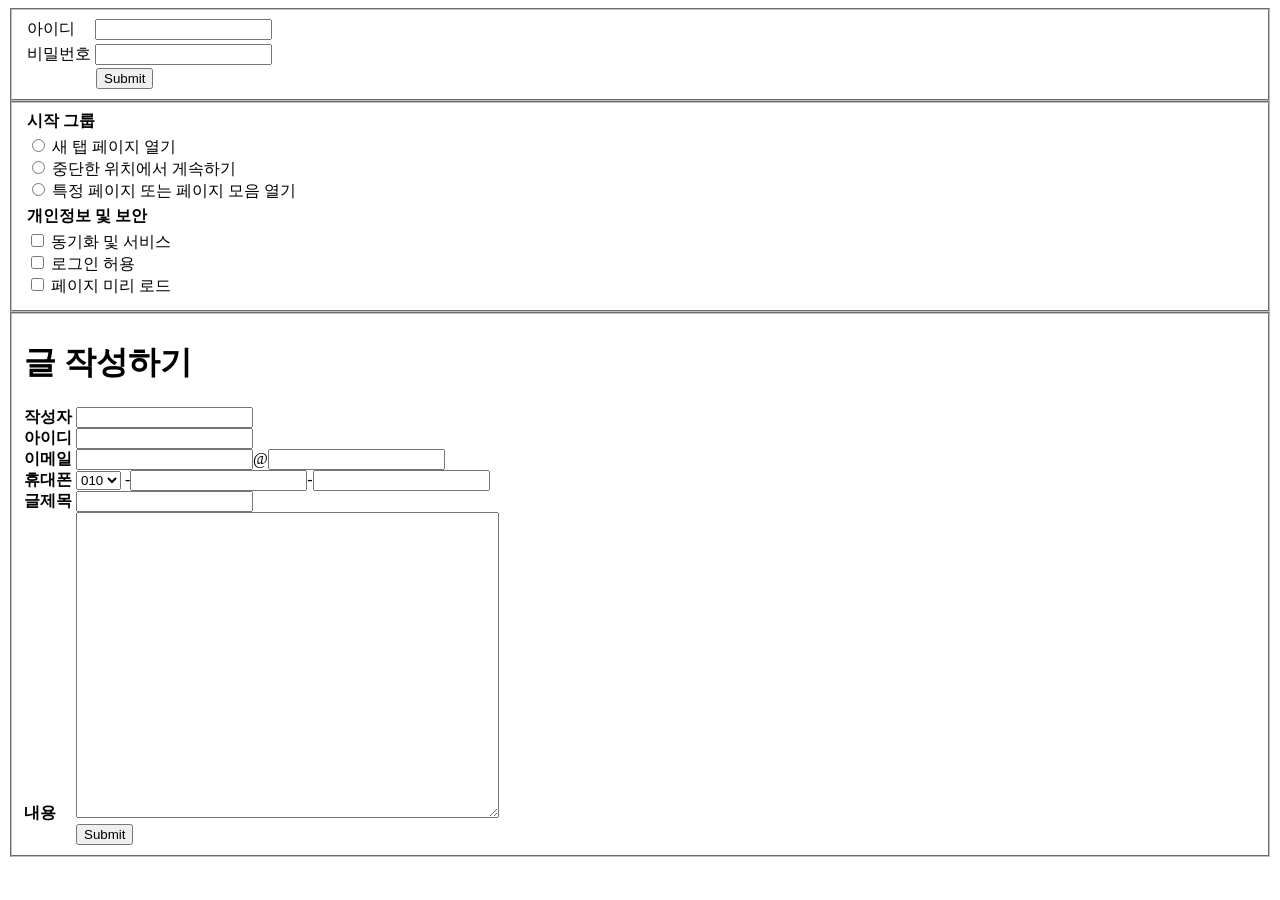
==== index.html @ b082ad94 "Add files via upload" ====
<!DOCTYPE html>
<html lang="en">
<head>
    <style>
  th {
    text-align: left;
  }
    </style>
</head>
<body>
    <form>
        <fieldset>
            <table>
                <tr>
                    <td><label for="name">아이디</label></td>
                    <td><input id="name" type="text"></td>
                </tr>
                <tr>
                    <td><label for="password">비밀번호</label></td>
                    <td><input id="password" type="password"></td>
                </tr>                
            </table>
            &nbsp;&nbsp;&nbsp;&nbsp;&nbsp;&nbsp;&nbsp;&nbsp;&nbsp;&nbsp;&nbsp;&nbsp;&nbsp;&nbsp;&nbsp;&nbsp;&nbsp;&nbsp;<input type="submit">
        </fieldset>
    </form>
    <form>
        <fieldset>
        <table>
            <th>시작 그룹</th>
            <tr>
                <td>
                    <input type="radio" name="group" id="new">
                    <label for="new">새 탭 페이지 열기</label><br>
                    <input type="radio" name="group" id="contin">
                    <label for="contin">중단한 위치에서 게속하기</label><br>
                    <input type="radio" name="group" id="point">
                    <label for="point">특정 페이지 또는 페이지 모음 열기</label>
                </td>
            </tr>
            <th>개인정보 및 보안</th>
            <tr>
                <td>
                    <input type="checkbox" name="secret" id="A">
                    <label for="A">동기화 및 서비스</label><br>
                    <input type="checkbox" name="secret" id="B">
                    <label for="B">로그인 허용</label><br>
                    <input type="checkbox" name="secret" id="C">
                    <label for="C">페이지 미리 로드</label>
                </td>
            </tr>
        </table>
        </fieldset>
    </form>
    <form>
        <fieldset>
            <h1>글 작성하기</h1>
            <b>작성자</b>
            <input type="text"><br>
            <b>아이디</b>
            <input type="text"><br>
            <b>이메일</b>
            <input type="text"><label for="mail">@</label><input type="text"><br>
            <b>휴대폰</b>
            <select>
                <option>010</option>
            </select>
            <label>-</label><input type="text"><label>-</label><input type="text"><br>
            <b>글제목</b>
            <input type="text"><br>
            <b>내용</b>
            &nbsp;&nbsp;&nbsp;&nbsp;<textarea cols="50" rows="20"></textarea><br>
            &nbsp;&nbsp;&nbsp;&nbsp;&nbsp;&nbsp;&nbsp;&nbsp;&nbsp;&nbsp;&nbsp;&nbsp;&nbsp;<input type="submit">
        </fieldset>
    </form>


</body>
</html>
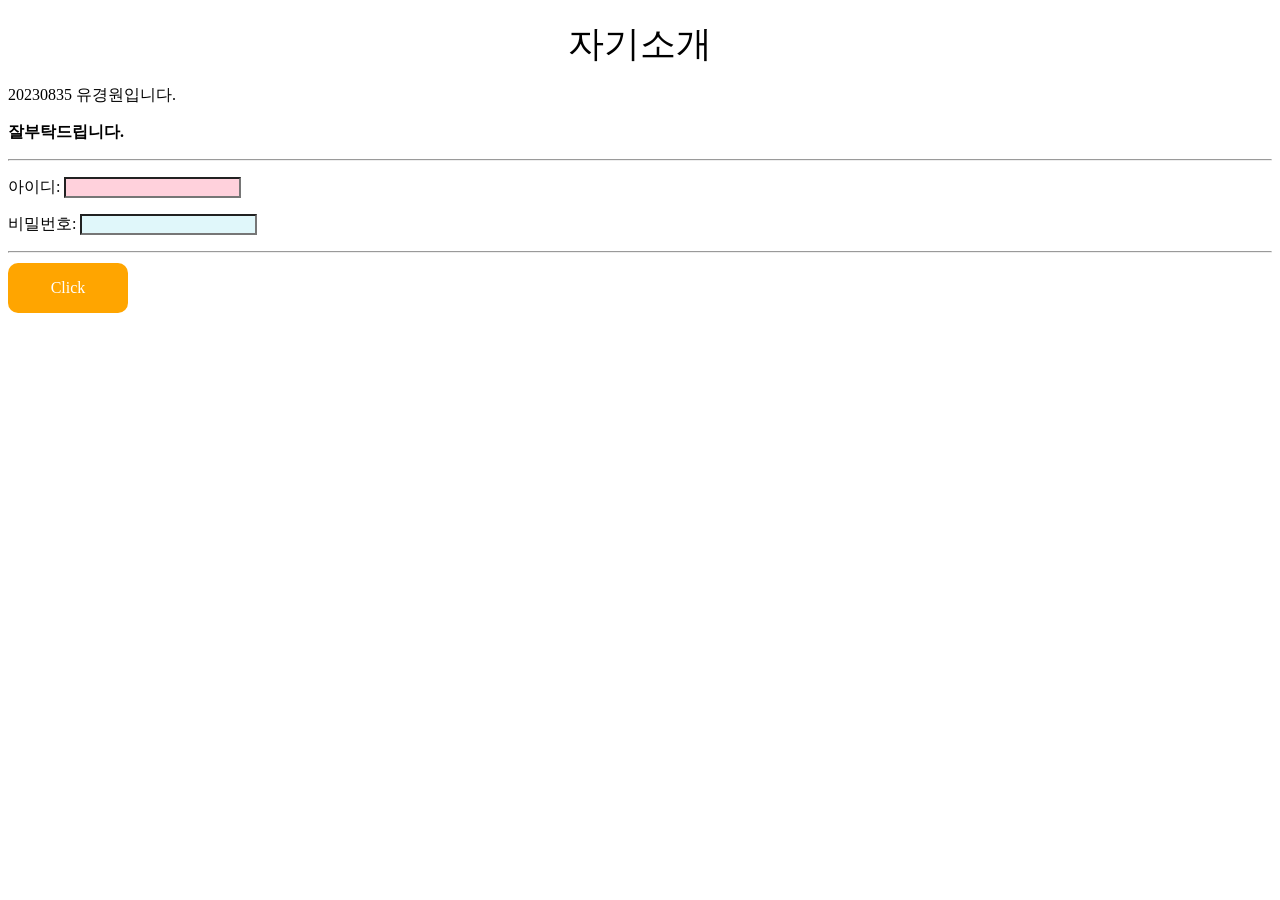
==== commit 2407704c: "Add files via upload" ====
--- a/index.html
+++ b/index.html
@@ -1,79 +1,58 @@
 <!DOCTYPE html>
-<html lang="en">
+<html lang="ko">
 <head>
+    <meta charset="UTF-8">
+    <title>5,6장 과제</title>
     <style>
-  th {
-    text-align: left;
-  }
+        .title {
+            font-size: 36px;    
+            text-align: center;  
+            margin-top: 20px;
+        }
+        .bold {
+            font-weight: bold;  
+        }
+
+        input[type="text"] {
+            background-color: #FFD1DC; 
+        }
+        input[type="password"] {
+            background-color: #E0F7FA; 
+        }
+        .box {
+            width: 120px;
+            height: 50px;
+            background-color: orange;  
+            text-align: center;      
+            line-height: 50px;          
+            border-radius: 10px;        
+            margin-top: 10px;
+        }
+        .box a {
+            color: white;
+            text-decoration: none;
+            display: block; 
+        }
     </style>
 </head>
 <body>
-    <form>
-        <fieldset>
-            <table>
-                <tr>
-                    <td><label for="name">아이디</label></td>
-                    <td><input id="name" type="text"></td>
-                </tr>
-                <tr>
-                    <td><label for="password">비밀번호</label></td>
-                    <td><input id="password" type="password"></td>
-                </tr>                
-            </table>
-            &nbsp;&nbsp;&nbsp;&nbsp;&nbsp;&nbsp;&nbsp;&nbsp;&nbsp;&nbsp;&nbsp;&nbsp;&nbsp;&nbsp;&nbsp;&nbsp;&nbsp;&nbsp;<input type="submit">
-        </fieldset>
-    </form>
-    <form>
-        <fieldset>
-        <table>
-            <th>시작 그룹</th>
-            <tr>
-                <td>
-                    <input type="radio" name="group" id="new">
-                    <label for="new">새 탭 페이지 열기</label><br>
-                    <input type="radio" name="group" id="contin">
-                    <label for="contin">중단한 위치에서 게속하기</label><br>
-                    <input type="radio" name="group" id="point">
-                    <label for="point">특정 페이지 또는 페이지 모음 열기</label>
-                </td>
-            </tr>
-            <th>개인정보 및 보안</th>
-            <tr>
-                <td>
-                    <input type="checkbox" name="secret" id="A">
-                    <label for="A">동기화 및 서비스</label><br>
-                    <input type="checkbox" name="secret" id="B">
-                    <label for="B">로그인 허용</label><br>
-                    <input type="checkbox" name="secret" id="C">
-                    <label for="C">페이지 미리 로드</label>
-                </td>
-            </tr>
-        </table>
-        </fieldset>
-    </form>
-    <form>
-        <fieldset>
-            <h1>글 작성하기</h1>
-            <b>작성자</b>
-            <input type="text"><br>
-            <b>아이디</b>
-            <input type="text"><br>
-            <b>이메일</b>
-            <input type="text"><label for="mail">@</label><input type="text"><br>
-            <b>휴대폰</b>
-            <select>
-                <option>010</option>
-            </select>
-            <label>-</label><input type="text"><label>-</label><input type="text"><br>
-            <b>글제목</b>
-            <input type="text"><br>
-            <b>내용</b>
-            &nbsp;&nbsp;&nbsp;&nbsp;<textarea cols="50" rows="20"></textarea><br>
-            &nbsp;&nbsp;&nbsp;&nbsp;&nbsp;&nbsp;&nbsp;&nbsp;&nbsp;&nbsp;&nbsp;&nbsp;&nbsp;<input type="submit">
-        </fieldset>
-    </form>
 
+    <div class="title">자기소개</div>
+    <p>20230835 유경원입니다.</p>
+    <p class="bold">잘부탁드립니다.</p>
+
+    <hr>
+
+    <div>
+        <p>아이디: <input type="text"></p>
+        <p>비밀번호: <input type="password"></p>
+    </div>
+
+    <hr>
+
+    <div class="box">
+        <a href="#">Click</a>
+    </div>
 
 </body>
-</html>
-
+</html>
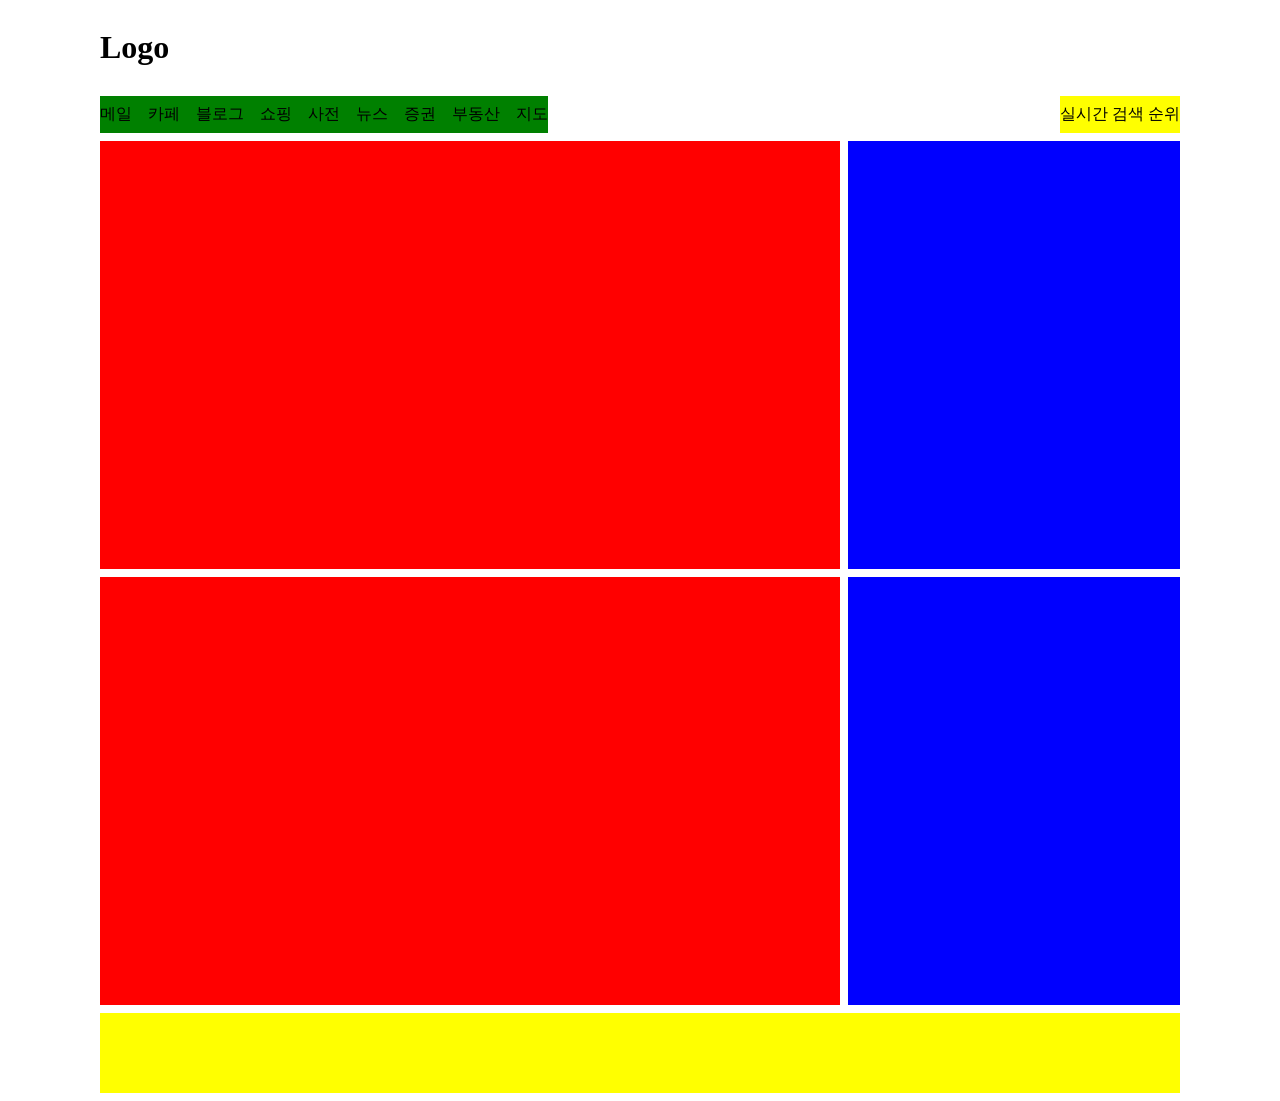
==== commit 3d048625: "Add files via upload" ====
--- a/index.html
+++ b/index.html
@@ -2,57 +2,85 @@
 <html lang="ko">
 <head>
     <meta charset="UTF-8">
-    <title>5,6장 과제</title>
+    <title>7장 실습-Flexbox변환</title>
     <style>
-        .title {
-            font-size: 36px;    
-            text-align: center;  
-            margin-top: 20px;
-        }
-        .bold {
-            font-weight: bold;  
+        .container {
+            width: 1080px;
+            margin: 0 auto 8px auto;
+            display: flex; 
+            justify-content: space-between; 
+            align-items: center; 
         }
 
-        input[type="text"] {
-            background-color: #FFD1DC; 
+        .container.header {
+            justify-content: flex-start;
         }
-        input[type="password"] {
-            background-color: #E0F7FA; 
+
+        .left {
+            width: 740px;
+            height: 428px;
+            background-color: red;
         }
-        .box {
-            width: 120px;
-            height: 50px;
-            background-color: orange;  
-            text-align: center;      
-            line-height: 50px;          
-            border-radius: 10px;        
-            margin-top: 10px;
+        .right {
+            width: 332px;
+            height: 428px;
+            background-color: blue;
         }
-        .box a {
-            color: white;
-            text-decoration: none;
-            display: block; 
+
+        ul.gnb {
+            display: flex; 
+            padding: 8px 0;
+            margin: 0;
+            background-color: green;
+            list-style-type: none;
+            gap: 16px; 
+        }
+
+        ul.rank {
+            display: flex;
+            padding: 8px 0;
+            margin: 0;
+            background-color: yellow;
+            list-style-type: none;
+        }
+
+        .footer {
+            width: 100%;
+            height: 80px;
+            background-color: yellow;
         }
     </style>
 </head>
 <body>
-
-    <div class="title">자기소개</div>
-    <p>20230835 유경원입니다.</p>
-    <p class="bold">잘부탁드립니다.</p>
-
-    <hr>
-
-    <div>
-        <p>아이디: <input type="text"></p>
-        <p>비밀번호: <input type="password"></p>
+    <div class="container header">
+        <h1>Logo</h1>
     </div>
-
-    <hr>
-
-    <div class="box">
-        <a href="#">Click</a>
+    <div class="container">
+        <ul class="gnb">
+            <li>메일</li>
+            <li>카페</li>
+            <li>블로그</li>
+            <li>쇼핑</li>
+            <li>사전</li>
+            <li>뉴스</li>
+            <li>증권</li>
+            <li>부동산</li>
+            <li>지도</li>
+        </ul>
+        <ul class="rank">
+            <li>실시간 검색 순위</li>
+        </ul>
     </div>
-
+    <div class="container">
+        <div class="left"></div>
+        <div class="right"></div>
+    </div>
+    <div class="container">
+        <div class="left"></div>
+        <div class="right"></div>
+    </div>
+    <div class="container">
+        <div class="footer"></div>
+    </div>
 </body>
 </html>
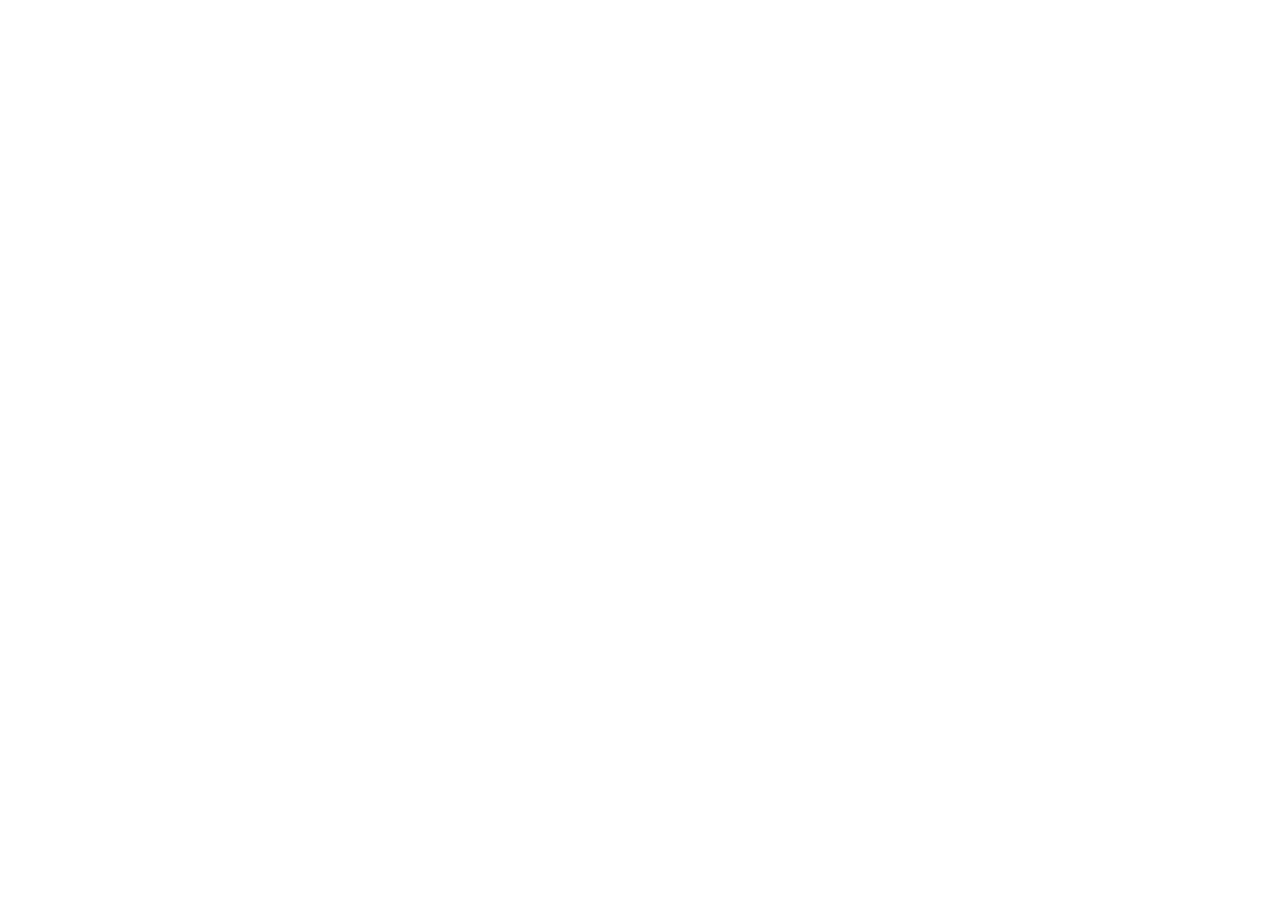
==== commit 35d82172: "Add files via upload" ====
--- a/index.html
+++ b/index.html
@@ -1,86 +1,67 @@
 <!DOCTYPE html>
 <html lang="ko">
+
 <head>
     <meta charset="UTF-8">
-    <title>7장 실습-Flexbox변환</title>
-    <style>
-        .container {
-            width: 1080px;
-            margin: 0 auto 8px auto;
-            display: flex; 
-            justify-content: space-between; 
-            align-items: center; 
+    <meta name="viewport" content="width=device-width, initial-scale=1.0">
+    <title>9장 과제</title>
+</head>
+
+<body>
+
+    <script>
+        //9-16
+        const cmInput = prompt("변환할 센티미터(cm)를 입력하세요:");
+
+        if (cmInput !== null && cmInput !== "") {
+            const cm = parseFloat(cmInput);
+
+            const totalInches = cm / 2.54;
+            const feet = Math.floor(totalInches / 12);
+            const inches = (totalInches % 12).toFixed(2);
+
+            alert(`${cm}cm는 약 ${feet}피트 ${inches}인치입니다.`);
+        }
+        //9-17
+        const radius = prompt("원기둥 밑면의 반지름을 입력하세요 (cm):");
+        const height = prompt("원기둥의 높이를 입력하세요 (cm):");
+        const r = parseFloat(radius);
+        const h = parseFloat(height);
+
+        if (isNaN(r) || isNaN(h) || r <= 0 || h <= 0) {
+            alert("올바른 숫자 값을 입력해주세요.");
+        } else {
+            const volume = (r * r * Math.PI) * h;
+            alert(`원기둥의 부피는 약 ${volume.toFixed(2)}cm³입니다.`);
+        }
+        //9-18
+        let input = prompt("입력해주세요", "입력");
+        let num = parseInt(input);
+
+        if (isNaN(num) || num < 1000 || num > 9999) {
+            alert("네 자리 정수를 입력해야 정확한 결과를 볼 수 있어요!");
+        } else {
+
+            let thousands = parseInt(num / 1000);
+            let hundreds = parseInt(num / 100) % 10;
+            let tens = parseInt(num / 10) % 10;
+            let ones = num % 10;
+
+            console.log("천의 자리:", thousands);
+            console.log("백의 자리:", hundreds);
+            console.log("십의 자리:", tens);
+            console.log("일의 자리:", ones);
+
+            alert(
+                "천의 자리: " + thousands + "\n" +
+                "백의 자리: " + hundreds + "\n" +
+                "십의 자리: " + tens + "\n" +
+                "일의 자리: " + ones
+            );
         }
 
-        .container.header {
-            justify-content: flex-start;
-        }
+    </script>
 
-        .left {
-            width: 740px;
-            height: 428px;
-            background-color: red;
-        }
-        .right {
-            width: 332px;
-            height: 428px;
-            background-color: blue;
-        }
+</body>
 
-        ul.gnb {
-            display: flex; 
-            padding: 8px 0;
-            margin: 0;
-            background-color: green;
-            list-style-type: none;
-            gap: 16px; 
-        }
-
-        ul.rank {
-            display: flex;
-            padding: 8px 0;
-            margin: 0;
-            background-color: yellow;
-            list-style-type: none;
-        }
-
-        .footer {
-            width: 100%;
-            height: 80px;
-            background-color: yellow;
-        }
-    </style>
-</head>
-<body>
-    <div class="container header">
-        <h1>Logo</h1>
-    </div>
-    <div class="container">
-        <ul class="gnb">
-            <li>메일</li>
-            <li>카페</li>
-            <li>블로그</li>
-            <li>쇼핑</li>
-            <li>사전</li>
-            <li>뉴스</li>
-            <li>증권</li>
-            <li>부동산</li>
-            <li>지도</li>
-        </ul>
-        <ul class="rank">
-            <li>실시간 검색 순위</li>
-        </ul>
-    </div>
-    <div class="container">
-        <div class="left"></div>
-        <div class="right"></div>
-    </div>
-    <div class="container">
-        <div class="left"></div>
-        <div class="right"></div>
-    </div>
-    <div class="container">
-        <div class="footer"></div>
-    </div>
-</body>
 </html>
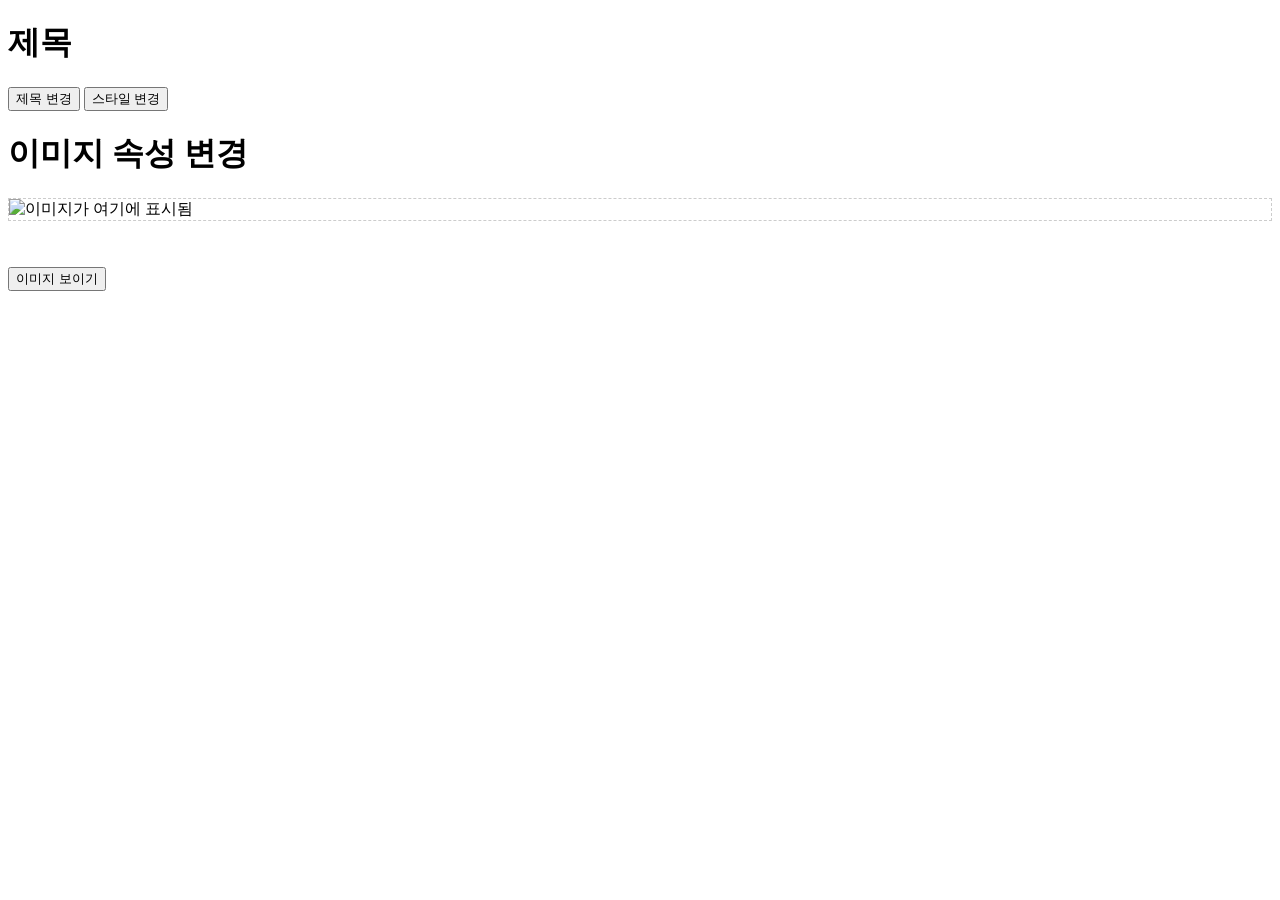
==== commit 2ba8d09a: "Add files via upload" ====
--- a/index.html
+++ b/index.html
@@ -3,65 +3,47 @@
 
 <head>
     <meta charset="UTF-8">
-    <meta name="viewport" content="width=device-width, initial-scale=1.0">
-    <title>9장 과제</title>
+    <title>Dom실습</title>
+    <style>
+        #image {
+            border: 1px dashed #ccc;
+            display: block;
+            margin-bottom: 10px;
+        }
+    </style>
 </head>
 
 <body>
+    <h1 id='title'>제목</h1>
+    <button id="changeButton">제목 변경</button>
+    <button id="changestyle">스타일 변경</button>
+
+    <h1>이미지 속성 변경</h1>
+    <img id="image" alt="이미지가 여기에 표시됨">
+    <br><br>
+    <button id="imageButton">이미지 보이기</button>
 
     <script>
-        //9-16
-        const cmInput = prompt("변환할 센티미터(cm)를 입력하세요:");
+        const titleElement = document.getElementById('title');
+        const btn1 = document.getElementById('changeButton');
+        const btn2 = document.getElementById('changestyle')
+        const myimage = document.getElementById('image');
+        const mybutton = document.getElementById('imageButton');
 
-        if (cmInput !== null && cmInput !== "") {
-            const cm = parseFloat(cmInput);
-
-            const totalInches = cm / 2.54;
-            const feet = Math.floor(totalInches / 12);
-            const inches = (totalInches % 12).toFixed(2);
-
-            alert(`${cm}cm는 약 ${feet}피트 ${inches}인치입니다.`);
-        }
-        //9-17
-        const radius = prompt("원기둥 밑면의 반지름을 입력하세요 (cm):");
-        const height = prompt("원기둥의 높이를 입력하세요 (cm):");
-        const r = parseFloat(radius);
-        const h = parseFloat(height);
-
-        if (isNaN(r) || isNaN(h) || r <= 0 || h <= 0) {
-            alert("올바른 숫자 값을 입력해주세요.");
-        } else {
-            const volume = (r * r * Math.PI) * h;
-            alert(`원기둥의 부피는 약 ${volume.toFixed(2)}cm³입니다.`);
-        }
-        //9-18
-        let input = prompt("입력해주세요", "입력");
-        let num = parseInt(input);
-
-        if (isNaN(num) || num < 1000 || num > 9999) {
-            alert("네 자리 정수를 입력해야 정확한 결과를 볼 수 있어요!");
-        } else {
-
-            let thousands = parseInt(num / 1000);
-            let hundreds = parseInt(num / 100) % 10;
-            let tens = parseInt(num / 10) % 10;
-            let ones = num % 10;
-
-            console.log("천의 자리:", thousands);
-            console.log("백의 자리:", hundreds);
-            console.log("십의 자리:", tens);
-            console.log("일의 자리:", ones);
-
-            alert(
-                "천의 자리: " + thousands + "\n" +
-                "백의 자리: " + hundreds + "\n" +
-                "십의 자리: " + tens + "\n" +
-                "일의 자리: " + ones
-            );
-        }
-
+        btn1.addEventListener('click', function () {
+            titleElement.textContent = "Javascript로 제목을 바꿨습니다.";
+        });
+        btn2.addEventListener('click', function () {
+            titleElement.style.color = "white";
+            titleElement.style.backgroundColor = "blue";
+            titleElement.style.padding = "10px";
+        });
+        mybutton.addEventListener('click', function () {
+            myimage.src = "https://placehold.co/300x200";
+            myimage.width = 300;
+            myimage.height = 200;
+        });
     </script>
-
 </body>
 
 </html>
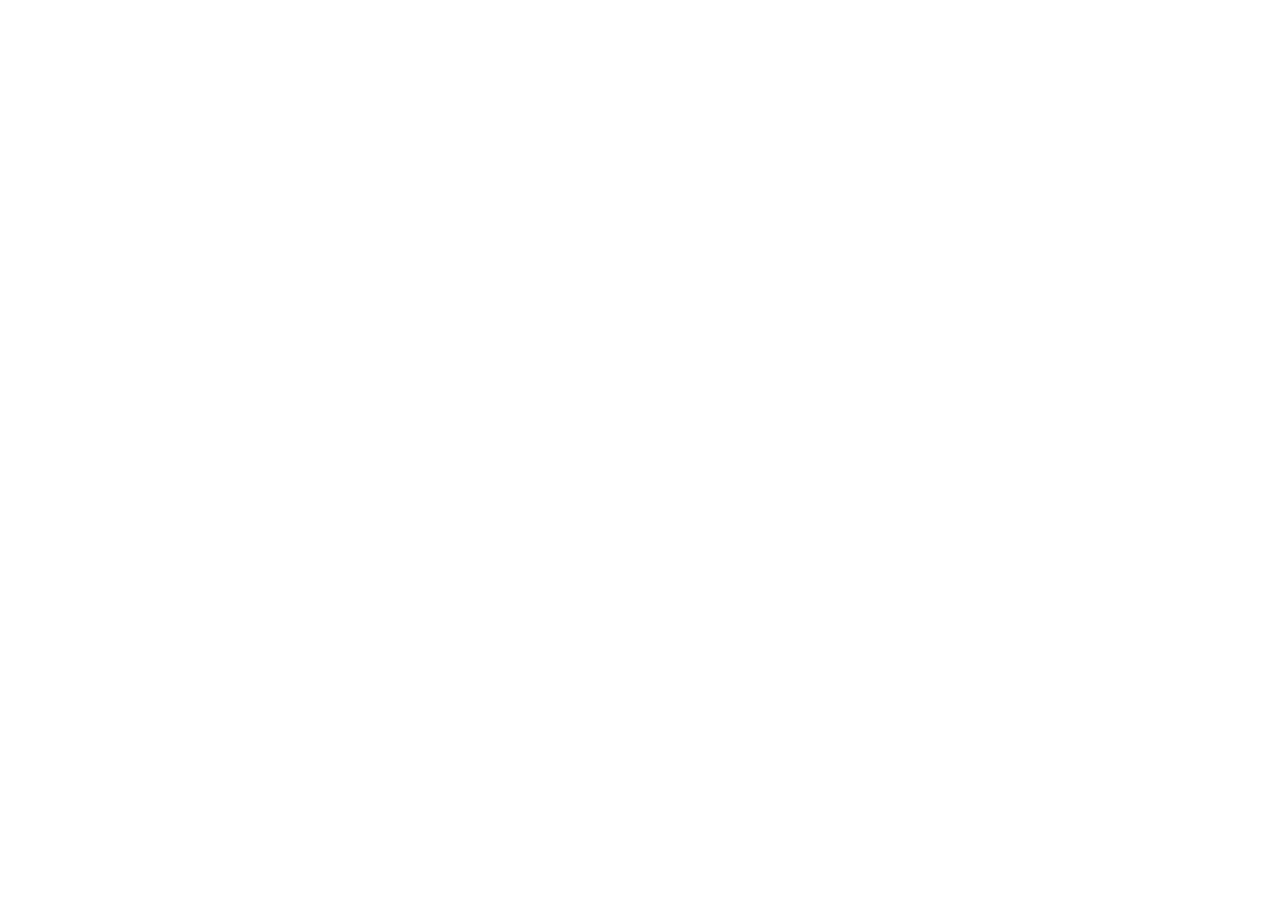
==== commit eb80c6ff: "Add files via upload" ====
--- a/index.html
+++ b/index.html
@@ -3,47 +3,65 @@
 
 <head>
     <meta charset="UTF-8">
-    <title>Dom실습</title>
-    <style>
-        #image {
-            border: 1px dashed #ccc;
-            display: block;
-            margin-bottom: 10px;
-        }
-    </style>
+    <meta name="viewport" content="width=device-width, initial-scale=1.0">
+    <title>9장 과제</title>
 </head>
 
 <body>
-    <h1 id='title'>제목</h1>
-    <button id="changeButton">제목 변경</button>
-    <button id="changestyle">스타일 변경</button>
-
-    <h1>이미지 속성 변경</h1>
-    <img id="image" alt="이미지가 여기에 표시됨">
-    <br><br>
-    <button id="imageButton">이미지 보이기</button>
 
     <script>
-        const titleElement = document.getElementById('title');
-        const btn1 = document.getElementById('changeButton');
-        const btn2 = document.getElementById('changestyle')
-        const myimage = document.getElementById('image');
-        const mybutton = document.getElementById('imageButton');
+        //9-16
+        const cmInput = prompt("변환할 센티미터(cm)를 입력하세요:");
 
-        btn1.addEventListener('click', function () {
-            titleElement.textContent = "Javascript로 제목을 바꿨습니다.";
-        });
-        btn2.addEventListener('click', function () {
-            titleElement.style.color = "white";
-            titleElement.style.backgroundColor = "blue";
-            titleElement.style.padding = "10px";
-        });
-        mybutton.addEventListener('click', function () {
-            myimage.src = "https://placehold.co/300x200";
-            myimage.width = 300;
-            myimage.height = 200;
-        });
+        if (cmInput !== null && cmInput !== "") {
+            const cm = parseFloat(cmInput);
+
+            const totalInches = cm / 2.54;
+            const feet = Math.floor(totalInches / 12);
+            const inches = (totalInches % 12).toFixed(2);
+
+            alert(`${cm}cm는 약 ${feet}피트 ${inches}인치입니다.`);
+        }
+        //9-17
+        const radius = prompt("원기둥 밑면의 반지름을 입력하세요 (cm):");
+        const height = prompt("원기둥의 높이를 입력하세요 (cm):");
+        const r = parseFloat(radius);
+        const h = parseFloat(height);
+
+        if (isNaN(r) || isNaN(h) || r <= 0 || h <= 0) {
+            alert("올바른 숫자 값을 입력해주세요.");
+        } else {
+            const volume = (r * r * Math.PI) * h;
+            alert(`원기둥의 부피는 약 ${volume.toFixed(2)}cm³입니다.`);
+        }
+        //9-18
+        let input = prompt("입력해주세요", "입력");
+        let num = parseInt(input);
+
+        if (isNaN(num) || num < 1000 || num > 9999) {
+            alert("네 자리 정수를 입력해야 정확한 결과를 볼 수 있어요!");
+        } else {
+
+            let thousands = parseInt(num / 1000);
+            let hundreds = parseInt(num / 100) % 10;
+            let tens = parseInt(num / 10) % 10;
+            let ones = num % 10;
+
+            console.log("천의 자리:", thousands);
+            console.log("백의 자리:", hundreds);
+            console.log("십의 자리:", tens);
+            console.log("일의 자리:", ones);
+
+            alert(
+                "천의 자리: " + thousands + "\n" +
+                "백의 자리: " + hundreds + "\n" +
+                "십의 자리: " + tens + "\n" +
+                "일의 자리: " + ones
+            );
+        }
+
     </script>
+
 </body>
 
 </html>
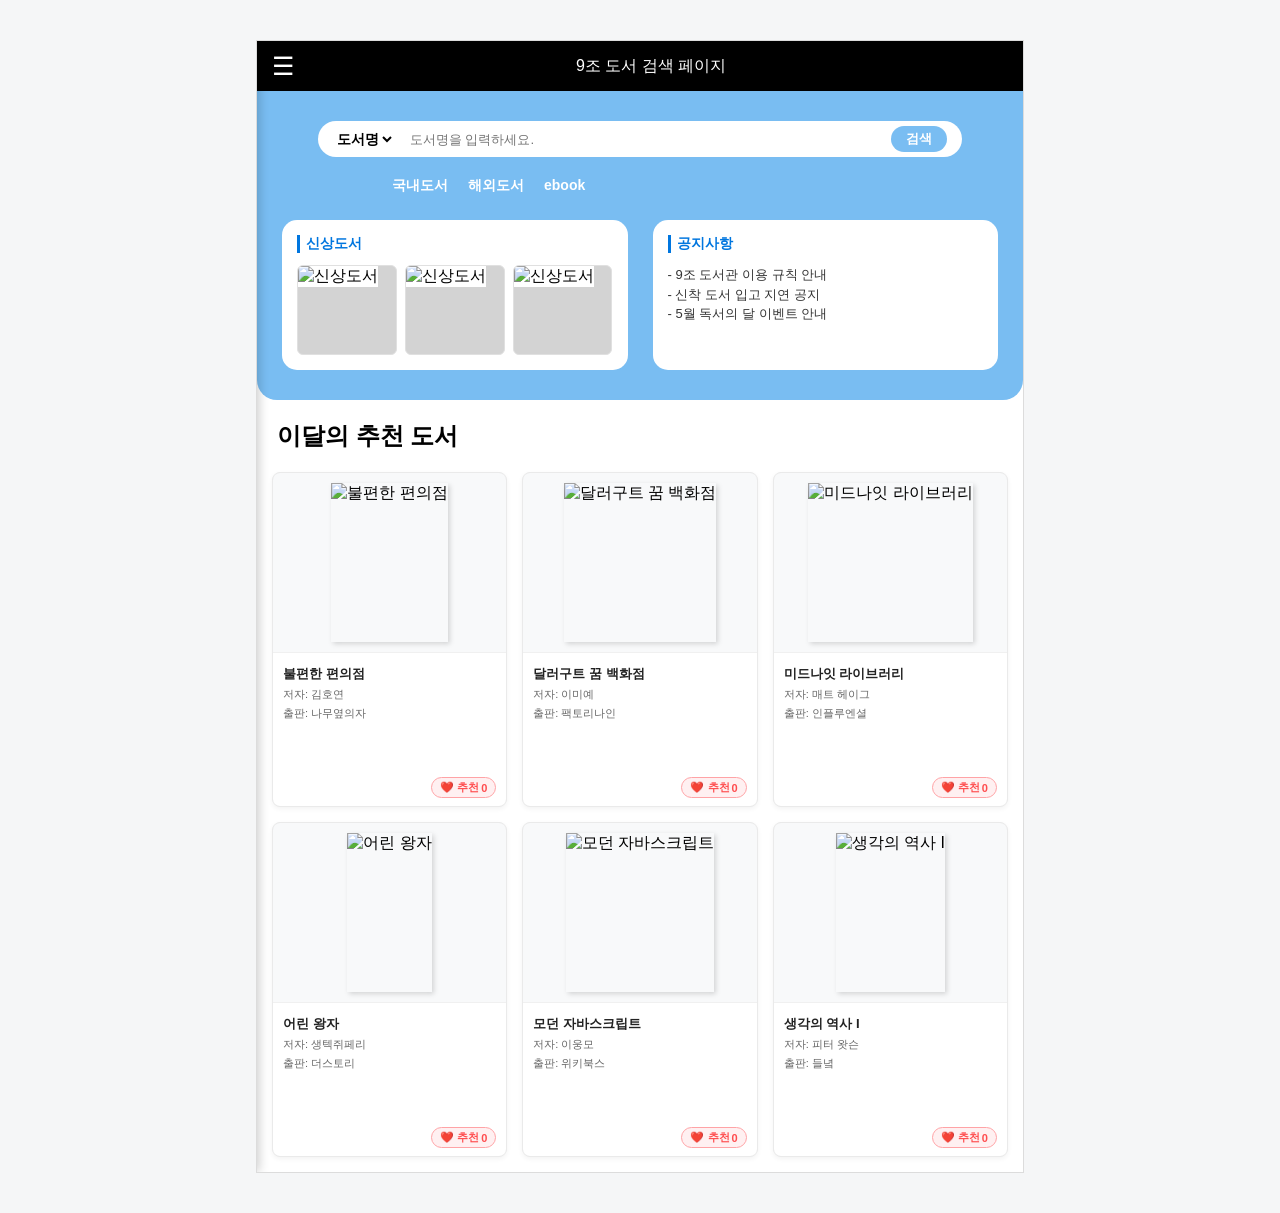
==== commit d20b5014: "Add files via upload" ====
--- a/index.html
+++ b/index.html
@@ -1,67 +1,770 @@
 <!DOCTYPE html>
-<html lang="ko">
+<html lang="en">
 
 <head>
     <meta charset="UTF-8">
     <meta name="viewport" content="width=device-width, initial-scale=1.0">
-    <title>9장 과제</title>
+    <title>9조 도서 검색 페이지</title>
+    <style>
+        * {
+            margin: 0;
+            padding: 0;
+            box-sizing: border-box;
+            font-family: 'Malgun Gothic', sans-serif;
+        }
+
+        body {
+            background-color: #f5f6f7;
+            display: flex;
+            justify-content: center;
+            padding: 40px 20px;
+        }
+
+        .webpage {
+            width: 100%;
+            max-width: 768px;
+            background-color: #ffffff;
+            border: 1px solid #dcdcdc;
+            position: relative;
+            overflow: hidden;
+        }
+
+        .top-bar {
+            display: flex;
+            background-color: #000000;
+            align-items: center;
+            height: 50px;
+            padding: 0 15px;
+            justify-content: space-between;
+        }
+
+        .menu-btn {
+            background: none;
+            border: none;
+            font-size: 25px;
+            color: #ffffff;
+            cursor: pointer;
+        }
+
+        .project-tt {
+            color: white;
+            font-weight: normal;
+            font-size: 16px;
+        }
+
+        .skyblue-area {
+            background-color: #79bdf2;
+            border-bottom-left-radius: 20px;
+            border-bottom-right-radius: 20px;
+            padding: 30px 25px;
+        }
+
+        .search-area {
+            display: flex;
+            justify-content: center;
+            margin-bottom: 20px;
+        }
+
+        .search-bar {
+            display: flex;
+            align-items: center;
+            background-color: #ffffff;
+            border-radius: 25px;
+            padding: 5px 15px;
+            width: 90%;
+        }
+
+        .search-select {
+            border: none;
+            outline: none;
+            font-size: 14px;
+            font-weight: bold;
+            background: transparent;
+            cursor: pointer;
+            margin-right: 10px;
+        }
+
+        .search-input {
+            border: none;
+            outline: none;
+            flex-grow: 1;
+            padding: 5px;
+        }
+
+        .search-button {
+            background-color: #79bdf2;
+            color: #ffffff;
+            border: none;
+            padding: 4px 15px;
+            font-size: 13px;
+            border-radius: 25px;
+            font-weight: bold;
+            cursor: pointer;
+        }
+
+        .book-kind {
+            display: flex;
+            gap: 20px;
+            margin-left: 110px;
+            margin-bottom: 25px;
+        }
+
+        .book-kind a {
+            color: #ffffff;
+            text-decoration: none;
+            font-size: 14px;
+            font-weight: bold;
+            transition: color 0.2s;
+        }
+        
+        .book-kind a.active, .book-kind a:hover {
+            color: #004ba0;
+            text-decoration: underline;
+        }
+
+        .container {
+            display: flex;
+            justify-content: space-between;
+            gap: 25px;
+        }
+
+        .new-books-box {
+            width: 49%;
+            background-color: #ffffff;
+            border-radius: 15px;
+            min-height: 130px;
+            padding: 15px;
+        }
+
+        .new-books {
+            display: flex;
+            gap: 8px;
+        }
+
+        .box-title {
+            font-size: 14px;
+            color: #0076df;
+            font-weight: bold;
+            margin-bottom: 12px;
+            border-left: 3px solid #0076df;
+            padding-left: 6px;
+        }
+
+        .small-gray-box {
+            flex: 1;
+            background-color: lightgray;
+            height: 90px;
+            border-radius: 6px;
+            overflow: hidden;
+            border: 1px solid #e0e0e0;
+        }
+
+        .small-gray-box img {
+            width: 100%;
+            height: 100%;
+            object-fit: cover;
+            background-color: #ffffff;
+        }
+
+        .notice {
+            font-weight: normal;
+            font-size: 13px;
+            color: #333;
+            line-height: 1.5;
+        }
+        .Recommend-book {
+            padding: 20px 20px 5px 20px;
+        }
+
+        .large-box-area {
+            display: grid;
+            grid-template-columns: repeat(3, 1fr);
+            gap: 15px;
+            padding: 15px;
+        }
+        .large-box {
+            background-color: #e7e7e7;
+            height: 335px; /* 추천 버튼 공간 확보를 위해 살짝 늘림 */
+            border-radius: 8px;
+            overflow: hidden;
+            display: flex;
+            flex-direction: column;
+            border: 1px solid #eaeaea;
+            box-shadow: 0 2px 5px rgba(0, 0, 0, 0.05);
+            text-decoration: none;
+            color: inherit;
+            cursor: pointer;
+            transition: transform 0.2s ease, box-shadow 0.2s ease;
+        }
+        .large-box:hover {
+            transform: translateY(-5px);
+            box-shadow: 0 8px 15px rgba(0, 0, 0, 0.12);
+        }
+        /*이미지 테두리 부분*/
+        .book-img-container {
+            width: 100%;
+            height: 180px; /* 추천 공간 확보를 위해 비율 조정 */
+            background-color: #f8f9fa;
+            display: flex;
+            justify-content: center;
+            align-items: center;
+            border-bottom: 1px solid #f0f0f0;
+            padding: 10px 0;
+        }
+
+        .large-box img {
+            height: 100%;
+            width: auto;
+            max-width: 90%;
+            object-fit: contain;
+            box-shadow: 2px 2px 5px rgba(0, 0, 0, 0.15);
+        }
+
+        .book-info-info {
+            padding: 12px 10px 8px 10px;
+            display: flex;
+            flex-direction: column;
+            gap: 4px;
+            background-color: #ffffff;
+            flex-grow: 1;
+        }
+
+        .book-title {
+            font-size: 13px;
+            font-weight: bold;
+            color: #222;
+            white-space: nowrap;
+            overflow: hidden;
+            text-overflow: ellipsis;
+        }
+        /* 저자 및 출판사 스타일 */
+        .book-meta {
+            font-size: 11px;
+            color: #666;
+        }
+
+        /* 추천 버튼 스타일 추가 */
+        .like-container {
+            margin-top: auto;
+            display: flex;
+            justify-content: flex-end;
+            padding-top: 4px;
+        }
+
+        .like-button {
+            background-color: #fff0f1;
+            border: 1px solid #ffa3a6;
+            color: #ff4d4f;
+            border-radius: 12px;
+            padding: 2px 8px;
+            font-size: 11px;
+            font-weight: bold;
+            cursor: pointer;
+            display: flex;
+            align-items: center;
+            gap: 2px;
+            transition: background 0.2s;
+        }
+
+        .like-button:hover {
+            background-color: #ffd8d9;
+        }
+
+        /*결과 없을때 나오는 화면*/
+        .no-result {
+            grid-column: span 3;
+            text-align: center;
+            color: #999;
+            padding: 40px 0;
+            font-size: 14px;
+        }
+        /*--------------------사이드 메뉴 부분-------------------*/
+        .menu-overlay {
+            position: absolute;
+            top: 0;
+            left: 0;
+            width: 100%;
+            height: 100%;
+            background-color: rgba(0, 0, 0, 0.5);
+            z-index: 100;
+            opacity: 0;
+            visibility: hidden;
+            transition: opacity 0.3s ease, visibility 0.3s ease;
+        }
+
+        .menu-overlay.active {
+            opacity: 1;
+            visibility: visible;
+        }
+
+        .side-menu {
+            position: absolute;
+            top: 0;
+            left: -280px;
+            width: 280px;
+            height: 100%;
+            background-color: #ffffff;
+            z-index: 101;
+            box-shadow: 2px 0 10px rgba(0, 0, 0, 0.2);
+            transition: left 0.3s ease;
+            display: flex;
+            flex-direction: column;
+        }
+
+        .side-menu.active {
+            left: 0;
+        }
+
+        .side-menu-header {
+            display: flex;
+            justify-content: space-between;
+            align-items: center;
+            padding: 15px 20px;
+            background-color: #000000;
+            color: #ffffff;
+        }
+        /* 사이드 메뉴 닫기 버튼  */
+        .close-btn {
+            background: none;
+            border: none;
+            color: white;
+            font-size: 24px;
+            cursor: pointer;
+        }
+        /* 사이드 메뉴 내부 링크 리스트 */
+        .side-menu-list {
+            list-style: none;
+            padding: 20px 0;
+        }
+
+        .side-menu-list li a {
+            display: block;
+            padding: 15px 20px;
+            color: #333333;
+            text-decoration: none;
+            font-size: 15px;
+            font-weight: bold;
+            border-bottom: 1px solid #f0f0f0;
+            transition: background-color 0.2s;
+        }
+        /*메뉴 마우스 올렸을때 효과*/
+        .side-menu-list li a:hover {
+            background-color: #f5f6f7;
+            color: #0076df;
+        }
+    </style>
 </head>
 
 <body>
+    <div class="webpage">
+        <div class="menu-overlay" id="menuOverlay"></div>
+
+        <div class="side-menu" id="sideMenu">
+            <div class="side-menu-header">
+                <h3>전체 메뉴</h3>
+                <button type="button" class="close-btn" id="closeBtn">&times;</button>
+            </div>
+            <ul class="side-menu-list">
+                <li><a href="#" id="sideMenuHome">홈으로</a></li>
+                <li><a href="#" class="side-category-btn" data-category="domestic">국내도서</a></li>
+                <li><a href="#" class="side-category-btn" data-category="international">해외도서</a></li>
+                <li><a href="#" class="side-category-btn" data-category="ebook">eBook</a></li>
+                <li><a href="#">공지사항</a></li>
+                <li><a href="#">마이페이지</a></li>
+            </ul>
+        </div>
+
+        <div class="top-bar">
+            <button type="button" class="menu-btn" id="menuBtn">☰</button>
+            <h3 class="project-tt" id="logoTitle" style="cursor:pointer;">9조 도서 검색 페이지</h3>
+            <div class="empty-area"></div>
+        </div>
+
+        <div class="skyblue-area">
+            <div class="search-area">
+                <div class="search-bar">
+                    <select class="search-select" id="searchFilter">
+                        <option value="title">도서명</option>
+                        <option value="author">저자명</option>
+                        <option value="publisher">출판사</option>
+                    </select>
+                    <input type="search" placeholder="도서명을 입력하세요." class="search-input" id="searchInput">
+                    <button class="search-button" id="searchButton">검색</button>
+                </div>
+            </div>
+
+            <div class="book-kind" id="categoryTabArea">
+                <a href="#" class="category-btn" data-category="domestic">국내도서</a>
+                <a href="#" class="category-btn" data-category="international">해외도서</a>
+                <a href="#" class="category-btn" data-category="ebook">ebook</a>
+            </div>
+
+            <div class="container">
+                <div class="new-books-box">
+                    <h3 class="box-title">신상도서</h3>
+                    <div class="new-books" id="newBooksArea">
+                    </div>
+                </div>
+
+                <div class="new-books-box">
+                    <h3 class="box-title">공지사항</h3>
+                    <div class="notice">
+                        - 9조 도서관 이용 규칙 안내<br>
+                        - 신착 도서 입고 지연 공지<br>
+                        - 5월 독서의 달 이벤트 안내
+                    </div>
+                </div>
+            </div>
+        </div>
+
+        <div class="Recommend-area">
+            <h2 class="Recommend-book" id="recommendTitle">이달의 추천 도서</h2>
+            <div class="large-box-area" id="bookGridArea">
+            </div>
+        </div>
+    </div>
 
     <script>
-        //9-16
-        const cmInput = prompt("변환할 센티미터(cm)를 입력하세요:");
-
-        if (cmInput !== null && cmInput !== "") {
-            const cm = parseFloat(cmInput);
-
-            const totalInches = cm / 2.54;
-            const feet = Math.floor(totalInches / 12);
-            const inches = (totalInches % 12).toFixed(2);
-
-            alert(`${cm}cm는 약 ${feet}피트 ${inches}인치입니다.`);
-        }
-        //9-17
-        const radius = prompt("원기둥 밑면의 반지름을 입력하세요 (cm):");
-        const height = prompt("원기둥의 높이를 입력하세요 (cm):");
-        const r = parseFloat(radius);
-        const h = parseFloat(height);
-
-        if (isNaN(r) || isNaN(h) || r <= 0 || h <= 0) {
-            alert("올바른 숫자 값을 입력해주세요.");
-        } else {
-            const volume = (r * r * Math.PI) * h;
-            alert(`원기둥의 부피는 약 ${volume.toFixed(2)}cm³입니다.`);
-        }
-        //9-18
-        let input = prompt("입력해주세요", "입력");
-        let num = parseInt(input);
-
-        if (isNaN(num) || num < 1000 || num > 9999) {
-            alert("네 자리 정수를 입력해야 정확한 결과를 볼 수 있어요!");
-        } else {
-
-            let thousands = parseInt(num / 1000);
-            let hundreds = parseInt(num / 100) % 10;
-            let tens = parseInt(num / 10) % 10;
-            let ones = num % 10;
-
-            console.log("천의 자리:", thousands);
-            console.log("백의 자리:", hundreds);
-            console.log("십의 자리:", tens);
-            console.log("일의 자리:", ones);
-
-            alert(
-                "천의 자리: " + thousands + "\n" +
-                "백의 자리: " + hundreds + "\n" +
-                "십의 자리: " + tens + "\n" +
-                "일의 자리: " + ones
-            );
-        }
-
+        // 원본 기초 데이터 구조 (최초 1회만 사용됨)
+        const DEFAULT_BOOK_DATA = [
+            {
+                id: 1,
+                title: "불편한 편의점",
+                author: "김호연",
+                publisher: "나무옆의자",
+                category: "domestic",
+                img: "https://image.aladin.co.kr/product/26942/84/cover500/k582730818_1.jpg",
+                url: "https://www.aladin.co.kr/shop/wproduct.aspx?ItemId=269428498",
+                likes: 0
+            },
+            {
+                id: 2,
+                title: "달러구트 꿈 백화점",
+                author: "이미예",
+                publisher: "팩토리나인",
+                category: "domestic",
+                img: "https://image.aladin.co.kr/product/24512/70/cover500/k392630952_2.jpg",
+                url: "https://www.aladin.co.kr/shop/wproduct.aspx?ItemId=245127051",
+                likes: 0
+            },
+            {
+                id: 3,
+                title: "미드나잇 라이브러리",
+                author: "매트 헤이그",
+                publisher: "인플루엔셜",
+                category: "international",
+                img: "https://image.aladin.co.kr/product/26987/37/cover500/s622931315_1.jpg",
+                url: "https://www.aladin.co.kr/shop/wproduct.aspx?ItemId=269873776",
+                likes: 0
+            },
+            {
+                id: 4,
+                title: "어린 왕자",
+                author: "생텍쥐페리",
+                publisher: "더스토리",
+                category: "international",
+                img: "https://image.aladin.co.kr/product/25184/75/cover500/8931021291_1.jpg",
+                url: "https://www.aladin.co.kr/shop/wproduct.aspx?ItemId=251847567",
+                likes: 0
+            },
+            {
+                id: 5,
+                title: "모던 자바스크립트",
+                author: "이웅모",
+                publisher: "위키북스",
+                category: "ebook",
+                img: "https://image.aladin.co.kr/product/25155/25/cover500/k282633473_1.jpg",
+                url: "https://www.aladin.co.kr/shop/wproduct.aspx?ItemId=251552545",
+                likes: 0
+            },
+            {
+                id: 6,
+                title: "생각의 역사 I",
+                author: "피터 왓슨",
+                publisher: "들녘",
+                category: "domestic",
+                img: "https://contents.kyobobook.co.kr/sih/fit-in/458x0/pdt/9788975278365.jpg",
+                url: "https://www.aladin.co.kr/shop/wproduct.aspx?ItemId=4310657",
+                likes: 0
+            }
+        ];
+
+        // 로컬스토리지 제어를 위해 가변형 변수로 선언
+        let BOOK_DATA = [];
+
+        // 신상도서 주소로 이미지만 불러오기
+        const NEW_BOOK_IMGS = [
+            "https://contents.kyobobook.co.kr/sih/fit-in/458x0/pdt/9788967822637.jpg",
+            "https://contents.kyobobook.co.kr/sih/fit-in/458x0/pdt/9791167553300.jpg",
+            "https://contents.kyobobook.co.kr/sih/fit-in/458x0/pdt/9791172541200.jpg"
+        ];
+
+        // DOM 요소들
+        const bookGridArea = document.getElementById('bookGridArea');
+        const newBooksArea = document.getElementById('newBooksArea');
+        const searchInput = document.getElementById('searchInput');
+        const searchFilter = document.getElementById('searchFilter');
+        const searchButton = document.getElementById('searchButton');
+        const recommendTitle = document.getElementById('recommendTitle');
+        const menuBtn = document.getElementById('menuBtn');
+        const sideMenu = document.getElementById('sideMenu');
+        const menuOverlay = document.getElementById('menuOverlay');
+        const closeBtn = document.getElementById('closeBtn');
+        const logoTitle = document.getElementById('logoTitle');
+        const sideMenuHome = document.getElementById('sideMenuHome');
+
+        // 사이드바 메뉴 함수
+        function openMenu() {
+            sideMenu.classList.add('active');
+            menuOverlay.classList.add('active');
+        }
+        //닫는거
+        function closeMenu() {
+            sideMenu.classList.remove('active');
+            menuOverlay.classList.remove('active');
+        }
+        
+        menuBtn.addEventListener('click', openMenu);
+        closeBtn.addEventListener('click', closeMenu);
+        menuOverlay.addEventListener('click', closeMenu);
+
+        // 로컬 스토리지 데이터 로드 및 초기화 함수
+        function loadStorageData() {
+            const localData = localStorage.getItem('9team_books');
+            if (localData) {
+                BOOK_DATA = JSON.parse(localData);
+            } else {
+                // 저장된 스토리지 기록이 없으면 초기 데이터 세팅 후 저장
+                BOOK_DATA = [...DEFAULT_BOOK_DATA];
+                localStorage.setItem('9team_books', JSON.stringify(BOOK_DATA));
+            }
+        }
+
+        // 데이터가 변경되었을 때 로컬 스토리지 갱신 함수
+        function saveStorageData() {
+            localStorage.setItem('9team_books', JSON.stringify(BOOK_DATA));
+        }
+
+        // 페이지 초기 로딩
+        function initPage() {
+            loadStorageData(); // 스토리지 로드 추가
+
+            newBooksArea.innerHTML = NEW_BOOK_IMGS.map(imgUrl => `
+                <div class="small-gray-box">
+                    <img src="${imgUrl}" alt="신상도서">
+                </div>
+            `).join('');
+
+            resetToHome();//기본 홈화면으로 돌아가는거
+        }
+
+        // 초기 홈 화면 상태로 되돌리는 함수 (전체보기 + 추천수 내림차순 정렬)
+        function resetToHome() {
+            searchInput.value = "";
+            recommendTitle.innerText = "이달의 추천 도서";
+            removeActiveTabs();
+            
+            // 홈 화면에서는 노출 전 추천수 기준으로 먼저 정렬합니다.
+            const sortedData = [...BOOK_DATA].sort((a, b) => b.likes - a.likes);
+            displayBooks(sortedData);
+        }
+
+        // 모든 탭 선택 하이라이트 제거 함수
+        function removeActiveTabs() {
+            document.querySelectorAll('.category-btn').forEach(btn => btn.classList.remove('active'));
+        }
+
+        // 도서 목록 화면에 그리는 함수
+        function displayBooks(books) {
+            if (books.length === 0) {
+                bookGridArea.innerHTML = `<div class="no-result">일치하는 도서 검색 결과가 없습니다. 😥</div>`;
+                return;
+            }
+
+            // 도서 리스트의 박스에 내용 주입 (추천 버튼 추가 및 구조 수정)
+            bookGridArea.innerHTML = books.map(book => `
+            <a href="${book.url}" target="_blank" class="large-box" data-id="${book.id}">
+                <div class="book-img-container">
+                    <img src="${book.img}" alt="${book.title}">
+                </div>
+                <div class="book-info-info">
+                    <div class="book-title" title="${book.title}">${book.title}</div>
+                    <div class="book-meta">저자: ${book.author}</div>
+                    <div class="book-meta">출판: ${book.publisher}</div>
+                    <div class="like-container">
+                        <button type="button" class="like-button">❤️ 추천 <span>${book.likes}</span></button>
+                    </div>
+                </div>
+            </a>
+            `).join('');
+
+            // 화면을 새로 그릴 때마다 추천 클릭 이벤트 리스너를 다시 바인딩합니다.
+            bindLikeEvents();
+        }
+
+        // 추천 기능 이벤트 리스너 함수 추가
+        function bindLikeEvents() {
+            const cards = document.querySelectorAll('.large-box');
+            
+            cards.forEach(card => {
+                const bookId = parseInt(card.getAttribute('data-id'));
+                const likeBtn = card.querySelector('.like-button');
+                const countSpan = likeBtn.querySelector('span');
+
+                likeBtn.addEventListener('click', function(e) {
+                    e.preventDefault();
+                    e.stopPropagation(); // 알라딘 외부 새창 링크 버블링 차단! 매우 중요.
+
+                    // 메인 데이터베이스 원본 배열 객체 찾기
+                    const targetBook = BOOK_DATA.find(b => b.id === bookId);
+                    if (targetBook) {
+                        // 추천수 1 증가
+                        targetBook.likes++; 
+                        countSpan.textContent = targetBook.likes;
+                        
+                        // JSON 스토리지 동기화로 저장
+                        saveStorageData();
+
+                        // 추천수가 변했으므로 유저의 시점에 맞춰 실시간 재정렬 구현
+                        // 현재 화면이 카테고리 상태인지, 검색 상태인지 구별하여 정렬 갱신 처리
+                        refreshCurrentView();
+                    }
+                });
+            });
+        }
+
+        // 추천 버튼 클릭 후 현재 화면 상황에 맞춰 순서를 즉시 재정렬해주는 제어 함수
+        function refreshCurrentView() {
+            const activeTab = document.querySelector('.category-btn.active');
+            const keyword = searchInput.value.trim().toLowerCase();
+
+            let dataset = [...BOOK_DATA];
+
+            // 카테고리가 켜져 있다면 필터 유지
+            if (activeTab) {
+                const currentCategory = activeTab.getAttribute('data-category');
+                dataset = dataset.filter(book => book.category === currentCategory);
+            }
+
+            // 검색어 입력 상태라면 검색 조건 필터 유지
+            if (keyword !== "") {
+                const filterValue = searchFilter.value;
+                dataset = dataset.filter(book => {
+                    if (filterValue === 'title') return book.title.toLowerCase().includes(keyword);
+                    if (filterValue === 'author') return book.author.toLowerCase().includes(keyword);
+                    if (filterValue === 'publisher') return book.publisher.toLowerCase().includes(keyword);
+                    return false;
+                });
+            }
+
+            // 실시간 추천순 내림차순 정렬 후 렌더링
+            dataset.sort((a, b) => b.likes - a.likes);
+            displayBooks(dataset);
+        }
+
+        // 카테고리별 필터링 기능 함수
+        function filterCategory(categoryName, categoryText) {
+            removeActiveTabs();
+            
+            // 상단 탭에 활성화 디자인(Underline) 추가
+            const targetTab = document.querySelector(`.category-btn[data-category="${categoryName}"]`);
+            if(targetTab) targetTab.classList.add('active');
+
+            // 조건에 맞는 카테고리 도서만 필터링한 뒤 '추천순' 정렬
+            const filtered = BOOK_DATA
+                .filter(book => book.category === categoryName)
+                .sort((a, b) => b.likes - a.likes);
+            
+            recommendTitle.innerText = `📚 ${categoryText} 목록`;
+            displayBooks(filtered);
+        }
+
+        // [이벤트] 메인 화면 카테고리 탭 클릭 시
+        document.querySelectorAll('.category-btn').forEach(button => {
+            button.addEventListener('click', function(e) {
+                e.preventDefault();
+                const categoryName = this.getAttribute('data-category');
+                const categoryText = this.innerText;
+                filterCategory(categoryName, categoryText);
+            });
+        });
+
+        // [이벤트] 사이드 메뉴 바 내부의 카테고리 클릭 시
+        document.querySelectorAll('.side-category-btn').forEach(button => {
+            button.addEventListener('click', function(e) {
+                e.preventDefault();
+                const categoryName = this.getAttribute('data-category');
+                const categoryText = this.innerText;
+                filterCategory(categoryName, categoryText);
+                closeMenu(); // 클릭 후 사이드바 닫기
+            });
+        });
+
+        // [이벤트] 로고 타이틀 및 사이드메뉴 '홈으로' 클릭 시 전체 리스트 복원
+        logoTitle.addEventListener('click', resetToHome);
+        sideMenuHome.addEventListener('click', function(e) {
+            e.preventDefault();
+            resetToHome();
+            closeMenu();
+        });
+
+        // 검색 기능
+        function performSearch() {
+            const keyword = searchInput.value.trim().toLowerCase(); // 앞뒤 공백 제거 및 소문자 변환
+            const filterValue = searchFilter.value; // 'title', 'author', 'publisher' 중 현재 조건값 추출
+
+            const activeTab = document.querySelector('.category-btn.active');
+            const currentCategory = activeTab ? activeTab.getAttribute('data-category') : null;
+
+            if (keyword === "") {
+                resetToHome();
+                return;
+            }
+
+            const searchTargetData = currentCategory 
+                ? BOOK_DATA.filter(book => book.category === currentCategory)
+                : BOOK_DATA;
+
+            // 3. 지정된 데이터 안에서 키워드가 포함된 글자가 있는지 걸러내기
+            const filteredBooks = searchTargetData.filter(book => {
+                if (filterValue === 'title') return book.title.toLowerCase().includes(keyword);
+                if (filterValue === 'author') return book.author.toLowerCase().includes(keyword);
+                if (filterValue === 'publisher') return book.publisher.toLowerCase().includes(keyword);
+                return false;
+            });
+
+            // 검색 결과 데이터도 화면에 그리기 전 추천순 내림차순 정렬 처리
+            filteredBooks.sort((a, b) => b.likes - a.likes);
+
+            // 4. 타이틀 텍스트 바꾸기 (카테고리 안에서 검색했으면 카테고리 이름도 표시)
+            if (currentCategory) {
+                const categoryText = activeTab.innerText;
+                recommendTitle.innerText = `🔍 [${categoryText}] 내 '${keyword}' 검색 결과`;
+            } else {
+                recommendTitle.innerText = `🔍 '${keyword}' 검색 결과`;
+            }
+
+            displayBooks(filteredBooks); // 필터 처리된 검색 결과 뷰 생성
+        }
+
+        // 검색 버튼 클릭 시 함수 작동
+        searchButton.addEventListener('click', performSearch);
+        // 입력 도중 엔터(Enter) 키를 떼었을 때(keyup)도 검색이 작동되도록 처리
+        searchInput.addEventListener('keyup', function (event) {
+            if (event.key === 'Enter') {
+                performSearch();
+            }
+        });
+
+        // 필터 선택이 바뀔 때마다 자동 변경
+        searchFilter.addEventListener('change', function () {
+            const selectedText = searchFilter.options[searchFilter.selectedIndex].text;// '도서명', '저자명' 등 추출
+            searchInput.placeholder = `${selectedText}를 입력하세요.`;
+        });
+
+        // 웹 브라우저가 화면을 모두 다 읽어서 준비가 완료, 구동 시작
+        window.onload = initPage;
     </script>
-
 </body>
 
 </html>
